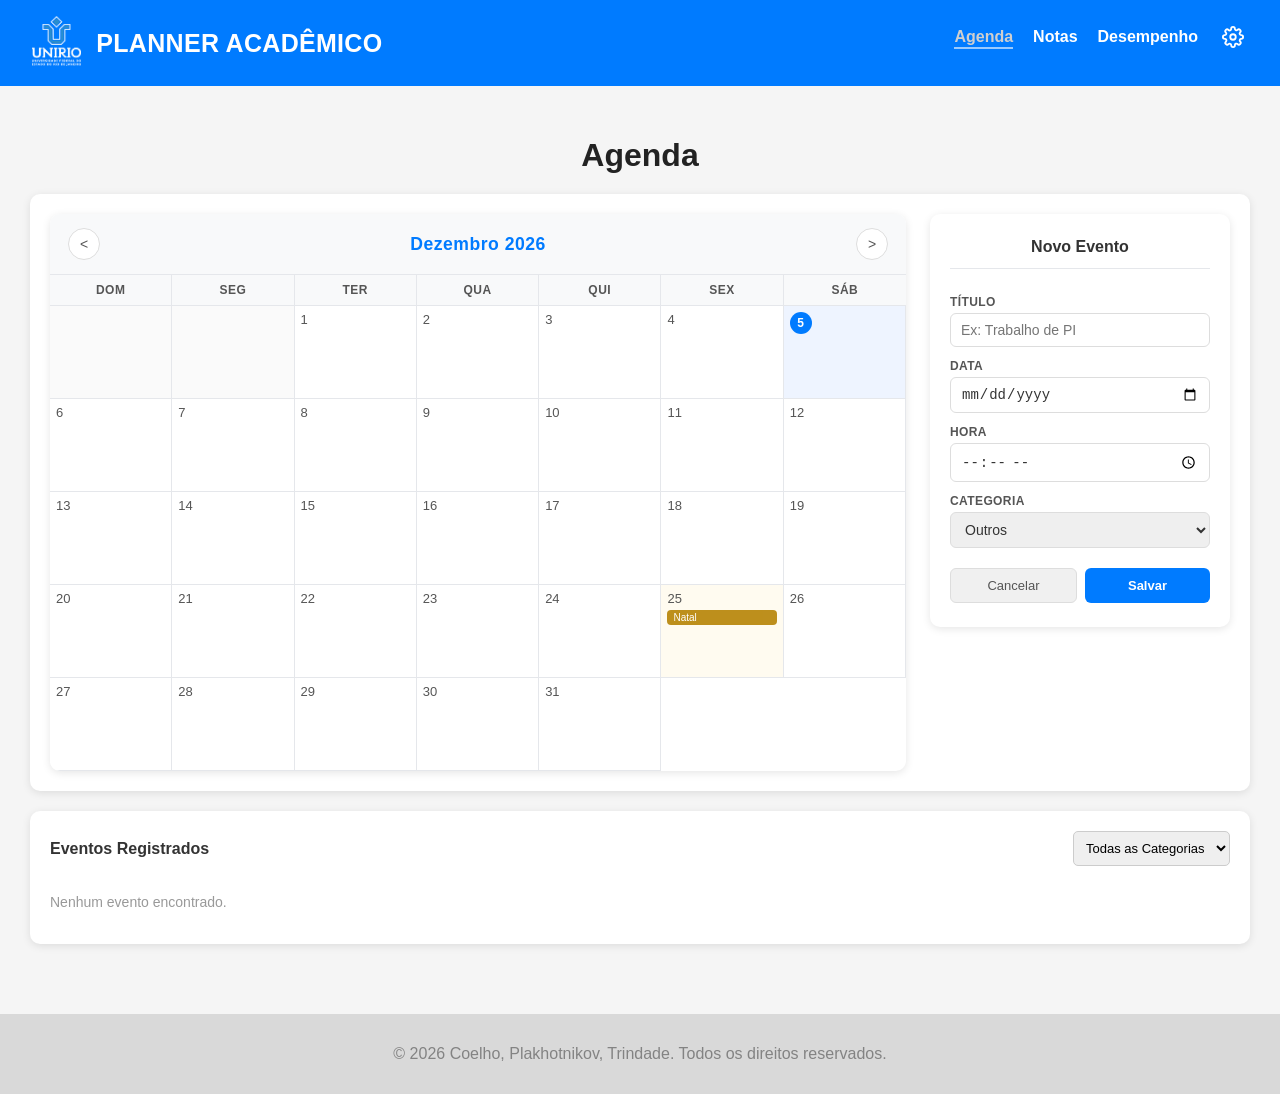
==== agenda.html @ e029eaae "Add files via upload" ====
<!DOCTYPE html>
<html lang="pt-br">
<head>
  <link rel="stylesheet" href="style.css">
  <meta charset="UTF-8">
  <title>Agenda - Planner Acadêmico</title>
</head>

<body>
  <nav class="navbar">
    <div class="logo">
      <a href="agenda.html">
        <img src="unirio.png" alt="Logotipo UNIRIO">
      </a>
      <span class="titulo-site">PLANNER ACADÊMICO</span>
    </div>
    <ul class="nav-links">
      <li><a href="agenda.html" class="nav-ativo">Agenda</a></li>
      <li><a href="notas.html">Notas</a></li>
      <li><a href="desempenho.html">Desempenho</a></li>
      <li class="menu-config">
        <button class="btn-config" id="btn-config" aria-label="Configurações">
          <svg xmlns="http://www.w3.org/2000/svg" width="22" height="22" viewBox="0 0 24 24"
               fill="none" stroke="currentColor" stroke-width="2"
               stroke-linecap="round" stroke-linejoin="round">
            <circle cx="12" cy="12" r="3"/>
            <path d="M19.4 15a1.65 1.65 0 0 0 .33 1.82l.06.06a2 2 0 0 1-2.83 2.83l-.06-.06
                     a1.65 1.65 0 0 0-1.82-.33 1.65 1.65 0 0 0-1 1.51V21a2 2 0 0 1-4 0v-.09
                     A1.65 1.65 0 0 0 9 19.4a1.65 1.65 0 0 0-1.82.33l-.06.06a2 2 0 0 1-2.83-2.83
                     l.06-.06A1.65 1.65 0 0 0 4.68 15a1.65 1.65 0 0 0-1.51-1H3a2 2 0 0 1 0-4h.09
                     A1.65 1.65 0 0 0 4.6 9a1.65 1.65 0 0 0-.33-1.82l-.06-.06a2 2 0 0 1 2.83-2.83
                     l.06.06A1.65 1.65 0 0 0 9 4.68a1.65 1.65 0 0 0 1-1.51V3a2 2 0 0 1 4 0v.09
                     a1.65 1.65 0 0 0 1 1.51 1.65 1.65 0 0 0 1.82-.33l.06-.06a2 2 0 0 1 2.83 2.83
                     l-.06.06A1.65 1.65 0 0 0 19.4 9a1.65 1.65 0 0 0 1.51 1H21a2 2 0 0 1 0 4h-.09
                     a1.65 1.65 0 0 0-1.51 1z"/>
          </svg>
        </button>
        <div class="dropdown-config" id="dropdown-config">
          <button class="btn-logout" id="btn-logout">Sair da conta</button>
        </div>
      </li>
    </ul>
  </nav>

  <div class="container">
    <h1>Agenda</h1>

    <section class="agenda-layout">
      <div class="calendario-wrapper">
        <div class="calendario-header">
          <button class="btn-nav anterior">&lt;</button>
          <span class="mes-ano"><span id="mes"></span> <span id="ano"></span></span>
          <button class="btn-nav proximo">&gt;</button>
        </div>

        <div class="semana">
          <div>Dom</div>
          <div>Seg</div>
          <div>Ter</div>
          <div>Qua</div>
          <div>Qui</div>
          <div>Sex</div>
          <div>Sáb</div>
        </div>

        <div class="dias"></div>
      </div>

      <div class="painel-evento">
        <h3 id="eventoTitulo">Novo Evento</h3>

        <label for="inputTitulo">Título</label>
        <input type="text" id="inputTitulo" placeholder="Ex: Trabalho de PI">

        <label for="inputData">Data</label>
        <input type="date" id="inputData">

        <label for="inputHora">Hora</label>
        <input type="time" id="inputHora">

        <label for="inputCategoria">Categoria</label>
        <select id="inputCategoria"></select>

        <div class="painel-botoes">
          <button id="btnExcluir" class="btn-excluir" style="display:none;">Excluir</button>
          <button id="btnCancelar" class="btn-cancelar">Cancelar</button>
          <button id="btnSalvar" class="btn-salvar">Salvar</button>
        </div>

        <div id="eventos-hoje" class="eventos-hoje-wrapper" style="display:none;">
          <h4 class="eventos-hoje-titulo">Eventos do dia</h4>
          <div id="lista-eventos-hoje"></div>
        </div>
      </div>
    </section>

    <section class="lista-eventos-section">
      <div class="lista-eventos-header">
        <h3>Eventos Registrados</h3>
        <select id="filtroCategoria"></select>
      </div>
      <div id="lista-todos-eventos" class="lista-todos-eventos"></div>
    </section>
  </div>

<script src="agenda.js"></script>

  <footer>
    <p>&copy; 2026 Coelho, Plakhotnikov, Trindade. Todos os direitos reservados.</p>
  </footer>
</body>
</html>
---- style.css ----
body {
  margin: 0;
  font-family: Arial, sans-serif;
  background-color: #f5f5f5;
}

.navbar {
  display: flex;
  justify-content: space-between;
  align-items: center;
  background-color: #007bff;
  padding: 1rem 2rem;
  color: white;
}

.logo {
  display: flex;
  align-items: center;
  gap: 15px;
}

.logo img {
  height: 50px;
}

.titulo-site {
  font-size: 25px;
  letter-spacing: 0.3px;
  font-weight: bold;
  color: white;
}

.nav-links {
  display: flex;
  list-style: none;
  margin: 0;
  padding: 0;
}

.nav-links li {
  margin-left: 20px;
}

.nav-links a {
  color: white;
  text-decoration: none;
  font-weight: bold;
}

.nav-links a:hover,
.nav-links a.nav-ativo {
  color: #cfcfcf;
  border-bottom: 2px solid rgba(255,255,255,0.6);
  padding-bottom: 2px;
}

.menu-config {
  position: relative;
  display: flex;
  align-items: center;
}

.btn-config {
  background: none;
  border: none;
  cursor: pointer;
  color: white;
  padding: 4px;
  display: flex;
  align-items: center;
  border-radius: 50%;
  transition: background 0.2s;
  width: auto;
  transform: translateY(-6px);
}

.btn-config:hover {
  background: rgba(255,255,255,0.15);
}

.dropdown-config {
  display: none;
  position: absolute;
  top: calc(100% + 10px);
  right: 0;
  background: white;
  border-radius: 8px;
  box-shadow: 0 4px 16px rgba(0,0,0,0.18);
  min-width: 160px;
  z-index: 100;
  overflow: hidden;
}

.dropdown-config.aberto {
  display: block;
}

.btn-logout {
  width: 100%;
  background: none;
  border: none;
  padding: 12px 16px;
  text-align: left;
  cursor: pointer;
  font-size: 14px;
  color: #e53935;
  font-weight: bold;
  transition: background 0.15s;
}

.btn-logout:hover {
  background: #fff5f5;
}

footer {
  background: #d9d9d9;
  text-align: center;
  padding: 15px;
  color: #838383;
  margin-top: 40px;
}

.container {
  padding: 30px;
}

h1 {
  text-align: center;
  color: #222;
  margin-bottom: 20px;
}

h2 {
  text-align: center;
  margin-bottom: 20px;
  color: #333;
}

section {
  margin-top: 20px;
  background: white;
  padding: 20px;
  border-radius: 10px;
  box-shadow: 0 2px 8px rgba(0,0,0,0.1);
}

input {
  width: 100%;
  padding: 10px;
  margin-bottom: 15px;
  border: 1px solid #ccc;
  border-radius: 5px;
  outline: none;
  box-sizing: border-box;
}

input:focus {
  border-color: #007bff;
}

select {
  padding: 8px;
  border: 1px solid #ccc;
  border-radius: 5px;
  outline: none;
}

select:focus {
  border-color: #007bff;
}

button {
  padding: 10px;
  border: none;
  border-radius: 5px;
  cursor: pointer;
}

.agenda-layout {
  display: flex;
  gap: 24px;
  align-items: flex-start;
  flex-wrap: wrap;
}

.calendario-wrapper {
  flex: 1;
  min-width: 0;
  background: white;
  border-radius: 10px;
  box-shadow: 0 2px 8px rgba(0,0,0,0.1);
  overflow: hidden;
}

.calendario-header {
  display: flex;
  align-items: center;
  justify-content: space-between;
  background-color: #f8f9fa;
  padding: 14px 18px;
  border-bottom: 1px solid #e5e7eb;
}

.mes-ano {
  font-size: 1.1rem;
  font-weight: bold;
  color: #007bff;
  letter-spacing: 0.5px;
}

.btn-nav {
  width: 32px;
  height: 32px;
  display: flex;
  align-items: center;
  justify-content: center;
  border-radius: 50%;
  border: 1px solid #ddd;
  background: white;
  cursor: pointer;
  font-size: 14px;
  color: #555;
  transition: background 0.15s, border-color 0.15s;
  padding: 0;
}

.btn-nav:hover {
  background: #e8f0fe;
  border-color: #007bff;
  color: #007bff;
}

.semana {
  display: grid;
  grid-template-columns: repeat(7, 1fr);
  background-color: #f8f9fa;
  border-bottom: 1px solid #e5e7eb;
}

.semana div {
  text-align: center;
  padding: 8px 0;
  font-size: 12px;
  font-weight: bold;
  color: #555;
  text-transform: uppercase;
  letter-spacing: 0.5px;
  border-right: 1px solid #e5e7eb;
}

.semana div:last-child {
  border-right: none;
}

.dias {
  display: grid;
  grid-template-columns: repeat(7, 1fr);
}

.dia-quadrado {
  min-height: 80px;
  padding: 6px;
  display: flex;
  flex-direction: column;
  gap: 2px;
  background-color: #fff;
  border-right: 1px solid #e5e7eb;
  border-bottom: 1px solid #e5e7eb;
  cursor: pointer;
  transition: background 0.12s;
}

.dia-quadrado:hover {
  background: #f0f6ff;
}

.dia-quadrado.hoje {
  background: #eef4ff;
}

.vazio {
  border-right: 1px solid #e5e7eb;
  border-bottom: 1px solid #e5e7eb;
  background: #fafafa;
}

.numero-dia {
  font-size: 13px;
  color: #555;
  font-weight: 500;
  margin-bottom: 2px;
  display: block;
}

.numero-hoje {
  background: #007bff;
  color: white;
  width: 22px;
  height: 22px;
  border-radius: 50%;
  display: flex;
  align-items: center;
  justify-content: center;
  font-size: 12px;
  font-weight: bold;
}

.eventos-lista {
  display: flex;
  flex-direction: column;
  gap: 2px;
}

.dia-quadrado.feriado {
  background-color: #fffbf0;
}
 
.dia-quadrado.feriado:hover {
  background: #fff3d0;
}
 
.feriado-pill {
  font-size: 10px !important;
}

.evento-pill {
  font-size: 11px;
  color: white;
  padding: 2px 6px;
  border-radius: 4px;
  white-space: nowrap;
  overflow: hidden;
  text-overflow: ellipsis;
  cursor: pointer;
  opacity: 0.92;
  transition: opacity 0.15s;
}

.evento-pill:hover {
  opacity: 1;
}

.painel-evento {
  width: 260px;
  flex-shrink: 0;
  background: white;
  border-radius: 10px;
  box-shadow: 0 2px 8px rgba(0,0,0,0.1);
  padding: 24px 20px;
  display: flex;
  flex-direction: column;
  gap: 4px;
}

.painel-evento h3 {
  text-align: center;
  font-size: 1rem;
  color: #333;
  margin: 0 0 14px 0;
  padding-bottom: 12px;
  border-bottom: 1px solid #e5e7eb;
}

.painel-evento label {
  font-size: 12px;
  font-weight: bold;
  color: #555;
  text-transform: uppercase;
  letter-spacing: 0.4px;
  margin-top: 8px;
  display: block;
}

.painel-evento input[type="text"],
.painel-evento input[type="date"],
.painel-evento input[type="time"] {
  width: 100%;
  box-sizing: border-box;
  padding: 8px 10px;
  border: 1px solid #ddd;
  border-radius: 6px;
  font-size: 14px;
  color: #333;
  outline: none;
  margin-bottom: 0;
  transition: border-color 0.15s;
}

.painel-evento input:focus {
  border-color: #007bff;
}

.painel-evento select {
  width: 100%;
  box-sizing: border-box;
  padding: 8px 10px;
  border: 1px solid #ddd;
  border-radius: 6px;
  font-size: 14px;
  color: #333;
  outline: none;
}

.painel-evento select:focus {
  border-color: #007bff;
}

.painel-botoes {
  display: flex;
  gap: 8px;
  margin-top: 16px;
  flex-wrap: wrap;
}

.btn-salvar {
  flex: 1;
  padding: 9px 12px;
  background: #007bff;
  color: white;
  border: none;
  border-radius: 6px;
  font-size: 13px;
  font-weight: bold;
  cursor: pointer;
  transition: background 0.15s;
  width: auto;
}

.btn-salvar:hover {
  background: #0062cc;
}

.btn-cancelar {
  flex: 1;
  padding: 9px 12px;
  background: #f0f0f0;
  color: #555;
  border: 1px solid #ddd;
  border-radius: 6px;
  font-size: 13px;
  cursor: pointer;
  transition: background 0.15s;
  width: auto;
}

.btn-cancelar:hover {
  background: #e0e0e0;
}

.btn-excluir {
  padding: 9px 12px;
  background: white;
  color: #e53935;
  border: 1px solid #e53935;
  border-radius: 6px;
  font-size: 13px;
  cursor: pointer;
  transition: background 0.15s;
  width: auto;
}

.btn-excluir:hover {
  background: #fff5f5;
}

.eventos-hoje-wrapper {
  margin-top: 18px;
  padding-top: 16px;
  border-top: 1px solid #e5e7eb;
}

.eventos-hoje-titulo {
  font-size: 12px;
  font-weight: bold;
  color: #555;
  text-transform: uppercase;
  letter-spacing: 0.4px;
  margin: 0 0 10px 0;
}

.evento-card-mini {
  display: flex;
  align-items: center;
  gap: 8px;
  padding: 8px 10px;
  border: 1px solid #e5e7eb;
  border-radius: 8px;
  background: #fafafa;
  margin-bottom: 6px;
}

.evento-cor-dot {
  width: 10px;
  height: 10px;
  border-radius: 50%;
  flex-shrink: 0;
}

.evento-mini-info {
  flex: 1;
  font-size: 13px;
  color: #333;
  display: flex;
  flex-direction: column;
  gap: 1px;
}

.evento-mini-hora {
  font-size: 11px;
  color: #888;
}

.btn-editar-mini {
  background: none;
  border: none;
  cursor: pointer;
  font-size: 14px;
  color: #007bff;
  padding: 2px 4px;
  border-radius: 4px;
  width: auto;
  transition: background 0.12s;
}

.btn-editar-mini:hover {
  background: #e8f0fe;
}

.lista-eventos-section {
  margin-top: 20px;
}

.lista-eventos-header {
  display: flex;
  justify-content: space-between;
  align-items: center;
  margin-bottom: 14px;
}

.lista-eventos-header h3 {
  margin: 0;
  font-size: 1rem;
  color: #333;
}

.lista-eventos-header select {
  font-size: 13px;
}

.lista-todos-eventos {
  display: flex;
  flex-direction: column;
  gap: 6px;
}

.evento-item-lista {
  display: flex;
  align-items: center;
  gap: 8px;
  padding: 8px 10px;
  border: 1px solid #e5e7eb;
  border-radius: 8px;
  background: #fafafa;
  cursor: pointer;
  transition: background 0.15s, border-color 0.15s;
}

.evento-item-lista:hover {
  background: #f0f6ff;
  border-color: #007bff;
}

.dia-destaque {
  box-shadow: 0 0 0 3px #007bff inset;
  background: #eaf2ff;
  transition: box-shadow 0.3s, background 0.3s;
}

.evento-pill-destaque {
  box-shadow: 0 0 0 2px white inset;
}

table {
  width: 100%;
  margin-top: 10px;
}

th, td {
  padding: 12px;
  text-align: left;
  border-bottom: 1px solid #eee;
}

th {
  background-color: #f8f9fa;
  color: #007bff;
  font-weight: bold;
}

.form-section {
  margin-top: 20px !important;
}

.form-row {
  display: flex;
  gap: 15px;
  align-items: center;
  flex-wrap: nowrap;
}

.form-row input,
.form-row select {
  padding: 8px;
  flex: 1;
  width: auto;
  margin-bottom: 0;
}

.form-row .btn-add {
  padding: 8px 15px;
  width: auto;
  white-space: nowrap;
  background: #007bff;
  color: white;
  border-radius: 5px;
}

.form-row .btn-add:hover {
  background: #0062cc;
}

#valor-nota {
  max-width: 100px;
  flex: 0 0 100px;
}

#faltas-lista {
  display: flex;
  flex-direction: column;
  gap: 12px;
  margin-top: 4px;
}

.falta-card {
  border: 1px solid #e5e7eb;
  border-radius: 8px;
  padding: 12px 16px;
  background: #fafafa;
  transition: border-color 0.2s;
}

.falta-card.falta-risco {
  border-color: #ff8c1a;
  background: #fff8f2;
}

.falta-card.falta-excedida {
  border-color: #e53935;
  background: #fff5f5;
}

.falta-card-header {
  display: flex;
  justify-content: space-between;
  align-items: center;
  margin-bottom: 8px;
}

.falta-nome {
  font-weight: bold;
  font-size: 14px;
  color: #333;
}

.falta-badge {
  font-size: 11px;
  font-weight: bold;
  padding: 2px 8px;
  border-radius: 20px;
  letter-spacing: 0.3px;
}

.badge-ok   { 
  background: #e3f2fd; 
  color: #007bff;
}

.badge-warn {
  background: #fff3e0;
  color: #e65100;
}

.badge-danger {
  background: #ffebee;
  color: #c62828;
}

.falta-progress-wrap {
  height: 6px;
  background: #e0e0e0;
  border-radius: 4px;
  overflow: hidden;
  margin-bottom: 8px;
}

.falta-progress-bar {
  height: 100%;
  border-radius: 4px;
  transition: width 0.3s ease, background 0.3s ease;
}

.falta-card-footer {
  display: flex;
  justify-content: space-between;
  align-items: center;
}

.falta-count {
  font-size: 13px;
  color: #555;
}

.falta-controls {
  display: flex;
  gap: 6px;
}

.btn-falta {
  width: 30px;
  height: 30px;
  border-radius: 50%;
  border: 1px solid #ddd;
  background: white;
  font-size: 18px;
  line-height: 1;
  cursor: pointer;
  display: flex;
  align-items: center;
  justify-content: center;
  color: #444;
  transition: background 0.15s;
  padding: 0;
}

.btn-falta:hover {
  background: #f0f0f0;
}

.btn-plus:hover  {
  border-color: #007bff; 
  color: #007bff;
}

.btn-minus:hover {
  border-color: #e53935; 
  color: #e53935;
}

.erro {
  font-size: 12px;
  color: #e53935;
  margin-top: -10px;
  margin-bottom: 8px;
}

.linha {
  display: flex;
  align-items: center;
  margin-bottom: 15px;
}

.linha span {
  width: 40px;
  font-weight: bold;
}

.barra {
  flex: 1;
  background: #e0e0e0;
  height: 22px;
  position: relative;
  border-radius: 5px;
  overflow: hidden;
}

.aluno {
  background-color: #007bff;
  height: 100%;
  color: white;
  font-size: 12px;
  display: flex;
  align-items: center;
  justify-content: flex-end;
  padding-right: 5px;
}

.turma {
  background-color: #bfbfbf;
  height: 100%;
  position: absolute;
  color: black;
  font-size: 12px;
  display: flex;
  align-items: center;
  padding-left: 5px;
  opacity: 0.9;
}

.pizza-container {
  display: flex;
  align-items: center;
  justify-content: center;
  gap: 50px;
  flex-wrap: wrap;
  margin-top: 20px;
}

.pizza-semestre {
  width: 180px;
  height: 180px;
  border-radius: 50%;
  background: conic-gradient(
    #007bff 0% 86%,
    #ff4d4d 86% 90%,
    #ff8c1a 90% 92%,
    #ffcc00 92% 97%,
    #e60073 97% 100%
  );
}

.legenda-grid {
  display: grid;
  grid-template-columns: 1fr 1fr;
  gap: 12px;
}

.legenda-item {
  display: flex;
  align-items: center;
  font-size: 14px;
}

.caixa-cor {
  width: 15px;
  height: 15px;
  margin-right: 10px;
  border-radius: 3px;
}

.presenca {
  background-color: #007bff; 
}

.cor-al {
  background-color: #ff4d4d;
}

.cor-pi {
  background-color: #ff8c1a;
}

.cor-tp { 
  background-color: #ffcc00;
}

.cor-gpn {
  background-color: #e60073;
}

.aviso-limite {
  font-size: 0.85rem;
  color: #777;
  margin-bottom: -10px;
}

.limite-container {
  display: flex;
  justify-content: space-around;
  align-items: flex-end;
  height: 220px;
  margin-top: 30px;
  padding-bottom: 10px;
  border-bottom: 2px solid #eee;
}

.coluna-falta {
  display: flex;
  flex-direction: column;
  align-items: center;
  width: 80px;
}

.barra-vertical {
  width: 40px;
  height: 160px;
  background: #f0f0f0;
  border-radius: 8px 8px 0 0;
  display: flex;
  flex-direction: column-reverse;
  overflow: hidden;
  border: 1px solid #ddd;
}

.preenchimento-falta {
  background: #ff4d4d;
  width: 100%;
  transition: height 0.5s ease;
}

.preenchimento-falta.especial {
  background: #ff8c1a;
}

.label-materia {
  font-weight: bold;
  margin-top: 10px;
}

.contagem {
  font-size: 12px;
  color: #666;
}

.page {
  display: flex;
  flex-direction: column;
  min-height: 100vh;
}

.page main {
  flex: 1;
  display: flex;
  justify-content: center;
  align-items: center;
  padding: 40px 20px;
}

.container-cadastro {
  background: white;
  padding: 30px;
  border-radius: 10px;
  box-shadow: 0 2px 8px rgba(0,0,0,0.1);
  width: 100%;
  max-width: 340px;
}

.container-cadastro h2 {
  text-align: center;
  margin-bottom: 4px;
  font-size: 18px;
  color: #222;
}

.container-cadastro p {
  text-align: center;
  color: #838383;
  margin-top: 0;
  margin-bottom: 16px;
}

.field {
  font-size: 14px;
  font-weight: bold;
  color: #555;
  margin-bottom: 4px;
}

.bottomtext {
  font-size: 12px;
  margin-top: 12px;
  text-align: center;
  color: #838383;
  line-height: 1.8;
}

.bottomtext a {
  color: #007bff;
  text-decoration: none;
  font-weight: bold;
}

.bottomtext a:hover {
  text-decoration: underline;
}

.buttons {
  display: flex;
  justify-content: space-between;
  gap: 10px;
  margin-top: 4px;
}

.buttons button {
  flex: 1;
  padding: 10px;
  border: none;
  border-radius: 5px;
  cursor: pointer;
  font-size: 14px;
  font-weight: bold;
  width: auto;
}

.reset {
  background: #f0f0f0;
  color: #555;
  border: 1px solid #ddd;
}

.reset:hover {
  background: #e0e0e0;
}

.submit {
  background: #007bff;
  color: white;
}

.submit:hover {
  background: #0062cc;
}
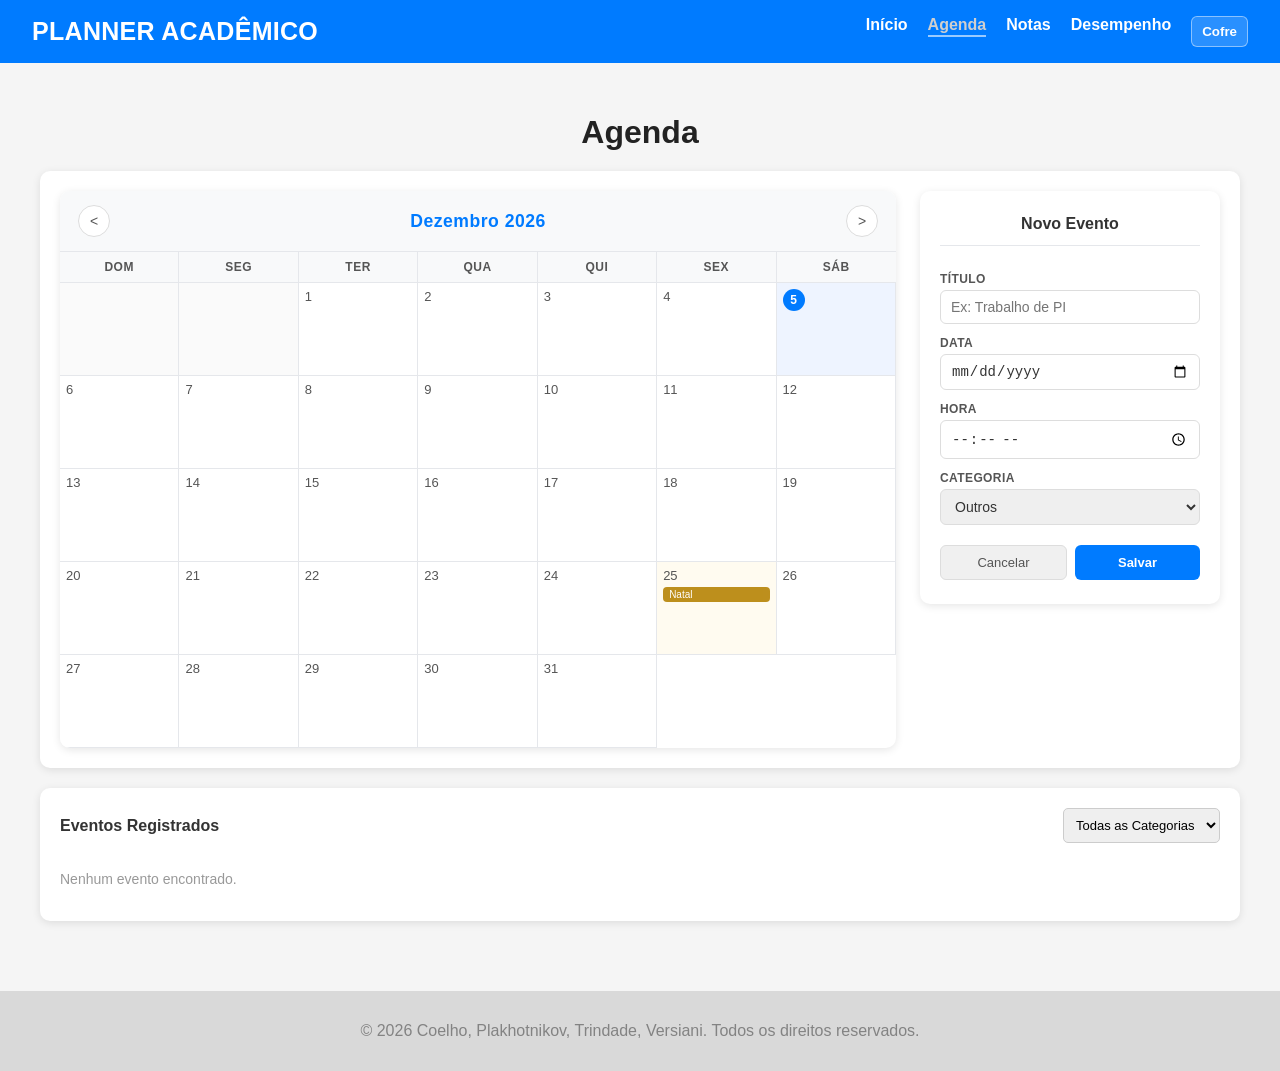
==== commit e6e3697c: "feat: adiciona alterações desenvolvidas no projeto" ====
--- a/agenda.html
+++ b/agenda.html
@@ -3,42 +3,20 @@
 <head>
   <link rel="stylesheet" href="style.css">
   <meta charset="UTF-8">
+  <meta name="viewport" content="width=device-width, initial-scale=1.0">
   <title>Agenda - Planner Acadêmico</title>
 </head>
 
 <body>
   <nav class="navbar">
     <div class="logo">
-      <a href="agenda.html">
-        <img src="unirio.png" alt="Logotipo UNIRIO">
-      </a>
       <span class="titulo-site">PLANNER ACADÊMICO</span>
     </div>
     <ul class="nav-links">
+      <li><a href="index.html">Início</a></li>
       <li><a href="agenda.html" class="nav-ativo">Agenda</a></li>
       <li><a href="notas.html">Notas</a></li>
       <li><a href="desempenho.html">Desempenho</a></li>
-      <li class="menu-config">
-        <button class="btn-config" id="btn-config" aria-label="Configurações">
-          <svg xmlns="http://www.w3.org/2000/svg" width="22" height="22" viewBox="0 0 24 24"
-               fill="none" stroke="currentColor" stroke-width="2"
-               stroke-linecap="round" stroke-linejoin="round">
-            <circle cx="12" cy="12" r="3"/>
-            <path d="M19.4 15a1.65 1.65 0 0 0 .33 1.82l.06.06a2 2 0 0 1-2.83 2.83l-.06-.06
-                     a1.65 1.65 0 0 0-1.82-.33 1.65 1.65 0 0 0-1 1.51V21a2 2 0 0 1-4 0v-.09
-                     A1.65 1.65 0 0 0 9 19.4a1.65 1.65 0 0 0-1.82.33l-.06.06a2 2 0 0 1-2.83-2.83
-                     l.06-.06A1.65 1.65 0 0 0 4.68 15a1.65 1.65 0 0 0-1.51-1H3a2 2 0 0 1 0-4h.09
-                     A1.65 1.65 0 0 0 4.6 9a1.65 1.65 0 0 0-.33-1.82l-.06-.06a2 2 0 0 1 2.83-2.83
-                     l.06.06A1.65 1.65 0 0 0 9 4.68a1.65 1.65 0 0 0 1-1.51V3a2 2 0 0 1 4 0v.09
-                     a1.65 1.65 0 0 0 1 1.51 1.65 1.65 0 0 0 1.82-.33l.06-.06a2 2 0 0 1 2.83 2.83
-                     l-.06.06A1.65 1.65 0 0 0 19.4 9a1.65 1.65 0 0 0 1.51 1H21a2 2 0 0 1 0 4h-.09
-                     a1.65 1.65 0 0 0-1.51 1z"/>
-          </svg>
-        </button>
-        <div class="dropdown-config" id="dropdown-config">
-          <button class="btn-logout" id="btn-logout">Sair da conta</button>
-        </div>
-      </li>
     </ul>
   </nav>
 
@@ -104,9 +82,10 @@
   </div>
 
 <script src="agenda.js"></script>
+<script src="sync.js"></script>
 
   <footer>
-    <p>&copy; 2026 Coelho, Plakhotnikov, Trindade. Todos os direitos reservados.</p>
+    <p>&copy; 2026 Coelho, Plakhotnikov, Trindade, Versiani. Todos os direitos reservados.</p>
   </footer>
 </body>
 </html>
--- a/style.css
+++ b/style.css
@@ -54,62 +54,20 @@
   padding-bottom: 2px;
 }
 
-.menu-config {
-  position: relative;
-  display: flex;
-  align-items: center;
-}
-
-.btn-config {
-  background: none;
-  border: none;
+.nav-sync-button {
+  appearance: none;
+  background: rgba(255,255,255,0.16);
+  border: 1px solid rgba(255,255,255,0.45);
+  border-radius: 6px;
+  color: white;
   cursor: pointer;
-  color: white;
-  padding: 4px;
-  display: flex;
-  align-items: center;
-  border-radius: 50%;
-  transition: background 0.2s;
+  font-weight: bold;
+  padding: 7px 10px;
   width: auto;
-  transform: translateY(-6px);
-}
-
-.btn-config:hover {
-  background: rgba(255,255,255,0.15);
-}
-
-.dropdown-config {
-  display: none;
-  position: absolute;
-  top: calc(100% + 10px);
-  right: 0;
-  background: white;
-  border-radius: 8px;
-  box-shadow: 0 4px 16px rgba(0,0,0,0.18);
-  min-width: 160px;
-  z-index: 100;
-  overflow: hidden;
-}
-
-.dropdown-config.aberto {
-  display: block;
-}
-
-.btn-logout {
-  width: 100%;
-  background: none;
-  border: none;
-  padding: 12px 16px;
-  text-align: left;
-  cursor: pointer;
-  font-size: 14px;
-  color: #e53935;
-  font-weight: bold;
-  transition: background 0.15s;
-}
-
-.btn-logout:hover {
-  background: #fff5f5;
+}
+
+.nav-sync-button:hover {
+  background: rgba(255,255,255,0.25);
 }
 
 footer {
@@ -120,8 +78,366 @@
   margin-top: 40px;
 }
 
+.home-body {
+  background: #eef3f8;
+  color: #222;
+}
+
+.home-shell {
+  box-sizing: border-box;
+  display: grid;
+  gap: 24px;
+  grid-template-columns: minmax(0, 0.9fr) minmax(340px, 1.1fr);
+  margin: 0 auto;
+  max-width: 1120px;
+  min-height: calc(100vh - 88px);
+  padding: 44px 24px 10px;
+}
+
+.home-intro {
+  align-self: center;
+}
+
+.home-brand {
+  align-items: center;
+  color: #0062cc;
+  display: flex;
+  font-size: 18px;
+  font-weight: bold;
+  gap: 12px;
+  margin-bottom: 24px;
+  text-transform: uppercase;
+}
+
+.home-brand img {
+  height: 54px;
+}
+
+.home-intro h1 {
+  color: #1f2d3d;
+  font-size: 42px;
+  line-height: 1.12;
+  margin: 0 0 16px;
+  text-align: left;
+}
+
+.home-intro p {
+  color: #536273;
+  font-size: 18px;
+  line-height: 1.55;
+  margin: 0;
+  max-width: 480px;
+}
+
+.home-panel {
+  align-self: center;
+  background: white;
+  border: 1px solid #d7e0ea;
+  border-radius: 8px;
+  box-shadow: 0 12px 34px rgba(22,55,88,0.14);
+  padding: 24px;
+}
+
+.home-panel h2 {
+  color: #222;
+  font-size: 24px;
+  margin: 0 0 16px;
+}
+
+.home-key-field {
+  min-height: 96px;
+}
+
+.home-button-grid,
+.home-primary-grid {
+  display: grid;
+  gap: 10px;
+  margin-top: 12px;
+}
+
+.home-button-grid {
+  grid-template-columns: repeat(3, minmax(0, 1fr));
+}
+
+.home-primary-grid {
+  grid-template-columns: 1.25fr 1fr;
+  margin-top: 18px;
+}
+
+.home-button-grid button,
+.home-primary-grid button,
+.home-save-cloud {
+  border: none;
+  border-radius: 6px;
+  cursor: pointer;
+  font-weight: bold;
+  min-height: 42px;
+  padding: 10px 12px;
+  width: 100%;
+}
+
+.home-button-grid button,
+.home-secondary-action,
+.home-save-cloud {
+  background: #eeeeee;
+  color: #444;
+}
+
+.home-button-grid button:hover,
+.home-secondary-action:hover,
+.home-save-cloud:hover {
+  background: #e1e1e1;
+}
+
+.home-primary-action {
+  background: #007bff;
+  color: white;
+}
+
+.home-primary-action:hover {
+  background: #0062cc;
+}
+
+.home-save-cloud {
+  margin-top: 10px;
+}
+
+.home-check {
+  margin-top: 16px;
+}
+
+.home-status {
+  margin-top: 14px;
+}
+
+.home-help {
+  display: grid;
+  gap: 14px;
+  grid-column: 1 / -1;
+  grid-template-columns: repeat(4, minmax(0, 1fr));
+}
+
+.home-help article {
+  background: white;
+  border: 1px solid #d7e0ea;
+  border-radius: 8px;
+  padding: 16px;
+}
+
+.home-help h3 {
+  color: #1f2d3d;
+  font-size: 16px;
+  margin: 0 0 8px;
+}
+
+.home-help p {
+  color: #536273;
+  font-size: 14px;
+  line-height: 1.45;
+  margin: 0;
+}
+
+.home-help strong {
+  color: #22364d;
+}
+
+@media (max-width: 860px) {
+  .home-shell {
+    grid-template-columns: 1fr;
+    padding: 24px 16px 0;
+  }
+
+  .home-intro {
+    align-self: start;
+  }
+
+  .home-intro h1 {
+    font-size: 32px;
+  }
+
+  .home-intro p {
+    font-size: 16px;
+  }
+
+  .home-panel {
+    align-self: start;
+  }
+
+  .home-help {
+    grid-template-columns: 1fr 1fr;
+  }
+}
+
+@media (max-width: 560px) {
+  .home-button-grid,
+  .home-primary-grid,
+  .home-help {
+    grid-template-columns: 1fr;
+  }
+
+  .home-brand {
+    font-size: 16px;
+  }
+
+  .home-brand img {
+    height: 46px;
+  }
+
+  .home-panel {
+    padding: 18px;
+  }
+}
+
 .container {
   padding: 30px;
+  max-width: 1200px;
+  margin: 0 auto;
+}
+
+.sync-modal {
+  display: none;
+  position: fixed;
+  inset: 0;
+  z-index: 1000;
+}
+
+.sync-modal.sync-modal-aberto {
+  display: block;
+}
+
+.sync-modal-backdrop {
+  position: absolute;
+  inset: 0;
+  background: rgba(0,0,0,0.42);
+}
+
+.sync-dialog {
+  position: relative;
+  background: white;
+  border-radius: 8px;
+  box-shadow: 0 18px 50px rgba(0,0,0,0.28);
+  margin: 80px auto 0;
+  max-width: 540px;
+  padding: 22px;
+  width: calc(100% - 36px);
+}
+
+.sync-dialog-header {
+  align-items: center;
+  display: flex;
+  justify-content: space-between;
+  margin-bottom: 14px;
+}
+
+.sync-dialog h2 {
+  color: #222;
+  font-size: 22px;
+  margin: 0;
+  text-align: left;
+}
+
+.sync-icon-button {
+  background: #f1f1f1;
+  border: 1px solid #ddd;
+  border-radius: 50%;
+  color: #444;
+  cursor: pointer;
+  font-size: 18px;
+  height: 32px;
+  line-height: 1;
+  padding: 0;
+  width: 32px;
+}
+
+.sync-label {
+  color: #555;
+  display: block;
+  font-size: 14px;
+  font-weight: bold;
+  margin-bottom: 6px;
+}
+
+.sync-key-field {
+  border: 1px solid #cfcfcf;
+  border-radius: 6px;
+  box-sizing: border-box;
+  color: #222;
+  font-family: Consolas, monospace;
+  font-size: 13px;
+  min-height: 86px;
+  padding: 10px;
+  resize: vertical;
+  width: 100%;
+}
+
+.sync-actions,
+.sync-primary-actions {
+  display: flex;
+  flex-wrap: wrap;
+  gap: 10px;
+  margin-top: 12px;
+}
+
+.sync-actions button,
+.sync-primary-actions button {
+  border: none;
+  border-radius: 6px;
+  cursor: pointer;
+  font-weight: bold;
+  padding: 10px 12px;
+  width: auto;
+}
+
+.sync-actions button,
+.sync-secondary {
+  background: #eeeeee;
+  color: #444;
+}
+
+.sync-actions button:hover,
+.sync-secondary:hover {
+  background: #e2e2e2;
+}
+
+.sync-primary {
+  background: #007bff;
+  color: white;
+}
+
+.sync-primary:hover {
+  background: #0062cc;
+}
+
+.sync-check {
+  align-items: center;
+  color: #444;
+  display: flex;
+  font-size: 14px;
+  gap: 8px;
+  margin-top: 14px;
+}
+
+.sync-check input {
+  width: auto;
+}
+
+.sync-status {
+  color: #666;
+  font-size: 14px;
+  min-height: 20px;
+  margin: 14px 0 0;
+}
+
+.sync-status-ok {
+  color: #16833a;
+}
+
+.sync-status-erro {
+  color: #c62828;
+}
+
+.sync-status-info {
+  color: #555;
 }
 
 h1 {
@@ -314,11 +630,11 @@
 .dia-quadrado.feriado {
   background-color: #fffbf0;
 }
- 
+
 .dia-quadrado.feriado:hover {
   background: #fff3d0;
 }
- 
+
 .feriado-pill {
   font-size: 10px !important;
 }
@@ -634,6 +950,307 @@
   flex: 0 0 100px;
 }
 
+#disciplinas-container {
+  display: flex;
+  flex-direction: column;
+  gap: 12px;
+}
+
+/* ===== NOVO LAYOUT COMPACTO DE DISCIPLINAS ===== */
+.disciplina-card {
+  border: 1px solid #e5e7eb;
+  border-radius: 10px;
+  background: white;
+  overflow: hidden;
+  transition: box-shadow 0.2s, border-color 0.2s;
+}
+
+.disciplina-card:hover {
+  box-shadow: 0 4px 12px rgba(0,0,0,0.08);
+}
+
+.disciplina-card.expandida {
+  border-color: #007bff;
+  box-shadow: 0 4px 16px rgba(0,123,255,0.12);
+}
+
+/* Cabeçalho compacto - layout tipo tabela */
+.disciplina-header {
+  display: flex;
+  align-items: center;
+  padding: 14px 20px;
+  cursor: pointer;
+  transition: background 0.15s;
+  gap: 16px;
+}
+
+.disciplina-header:hover {
+  background: #f8f9fa;
+}
+
+.disciplina-nome-wrap {
+  display: flex;
+  align-items: center;
+  gap: 10px;
+  min-width: 220px;
+  flex-shrink: 0;
+}
+
+.disciplina-nome-wrap .toggle-icon {
+  font-size: 12px;
+  color: #888;
+  transition: transform 0.2s;
+  width: 16px;
+  text-align: center;
+}
+
+.disciplina-card.expandida .toggle-icon {
+  transform: rotate(0deg);
+}
+
+.disciplina-nome-wrap h4 {
+  margin: 0;
+  color: #222;
+  font-size: 15px;
+  font-weight: 600;
+}
+
+/* Resumo de notas no cabeçalho */
+.notas-resumo {
+  display: flex;
+  flex: 1;
+  justify-content: flex-end;
+  gap: 0;
+  min-width: 0;
+}
+
+.nota-coluna {
+  display: flex;
+  flex-direction: column;
+  align-items: center;
+  min-width: 70px;
+  padding: 0 12px;
+  border-left: 1px solid #eee;
+}
+
+.nota-coluna:first-child {
+  border-left: none;
+}
+
+.nota-label {
+  font-size: 11px;
+  color: #007bff;
+  font-weight: 600;
+  text-transform: uppercase;
+  letter-spacing: 0.3px;
+  margin-bottom: 4px;
+  white-space: nowrap;
+}
+
+.nota-valor {
+  font-size: 15px;
+  color: #333;
+  font-weight: 600;
+}
+
+.nota-valor.media-aprovado {
+  color: #28a745;
+}
+
+.nota-valor.media-reprovado {
+  color: #e53935;
+}
+
+.media-coluna {
+  background: #f8f9fa;
+  border-radius: 0 10px 0 0;
+}
+
+.media-coluna .nota-label {
+  color: #555;
+}
+
+.media-coluna .nota-valor {
+  font-size: 16px;
+}
+
+/* Botão remover no cabeçalho */
+.btn-remover-disciplina-card {
+  background: none;
+  border: none;
+  color: #c62828;
+  cursor: pointer;
+  font-size: 13px;
+  padding: 6px 10px;
+  border-radius: 5px;
+  white-space: nowrap;
+  margin-left: 8px;
+  opacity: 0.6;
+  transition: opacity 0.15s, background 0.15s;
+}
+
+.btn-remover-disciplina-card:hover {
+  opacity: 1;
+  background: #ffebee;
+}
+
+/* Área expandida de edição */
+.disciplina-expand {
+  padding: 20px;
+  border-top: 1px solid #e5e7eb;
+  background: #fafafa;
+  animation: expandIn 0.25s ease;
+}
+
+@keyframes expandIn {
+  from { opacity: 0; transform: translateY(-4px); }
+  to { opacity: 1; transform: translateY(0); }
+}
+
+.expand-section {
+  margin-bottom: 20px;
+}
+
+.expand-section:last-child {
+  margin-bottom: 0;
+}
+
+.expand-section h5 {
+  margin: 0 0 12px 0;
+  font-size: 14px;
+  color: #555;
+  font-weight: 600;
+}
+
+.formula-section {
+  padding-top: 16px;
+  border-top: 1px dashed #ddd;
+}
+
+.formula-section label {
+  display: block;
+  font-size: 13px;
+  font-weight: bold;
+  color: #555;
+  margin-bottom: 6px;
+}
+
+/* Tabela de avaliações */
+.tabela-avaliacoes {
+  width: 100%;
+  margin-top: 8px;
+  margin-bottom: 12px;
+  border-collapse: collapse;
+}
+
+.tabela-avaliacoes th,
+.tabela-avaliacoes td {
+  padding: 8px 10px;
+  font-size: 14px;
+  border-bottom: 1px solid #eee;
+}
+
+.tabela-avaliacoes th {
+  background-color: #f0f4f8;
+  color: #555;
+  font-weight: 600;
+  font-size: 12px;
+  text-transform: uppercase;
+}
+
+.tabela-avaliacoes code {
+  background: #e8e8e8;
+  padding: 1px 5px;
+  border-radius: 3px;
+  font-size: 12px;
+  color: #666;
+}
+
+.btn-remover-avaliacao {
+  background: none;
+  border: none;
+  color: #c62828;
+  cursor: pointer;
+  font-size: 13px;
+  padding: 2px 6px;
+  border-radius: 4px;
+  transition: background 0.12s;
+}
+
+.btn-remover-avaliacao:hover {
+  background: #ffebee;
+}
+
+.form-row-avaliacao {
+  display: flex;
+  gap: 10px;
+  align-items: center;
+  flex-wrap: nowrap;
+}
+
+.form-row-avaliacao input,
+.form-row-avaliacao select {
+  padding: 8px 10px;
+  border: 1px solid #ddd;
+  border-radius: 6px;
+  font-size: 14px;
+  outline: none;
+  margin-bottom: 0;
+}
+
+.form-row-avaliacao input:focus,
+.form-row-avaliacao select:focus {
+  border-color: #007bff;
+}
+
+.form-row-avaliacao .input-nome-avaliacao {
+  flex: 1;
+  max-width: 200px;
+}
+
+.form-row-avaliacao .select-avaliacao-nota {
+  flex: 1;
+  max-width: 200px;
+}
+
+.form-row-avaliacao .input-valor-avaliacao {
+  max-width: 100px;
+  flex: 0 0 100px;
+}
+
+.form-row-avaliacao .btn-add {
+  padding: 8px 14px;
+  white-space: nowrap;
+}
+
+.formula-hint {
+  display: block;
+  font-size: 12px;
+  color: #999;
+  margin-top: 6px;
+  line-height: 1.5;
+}
+
+.resultado-disciplina {
+  margin-top: 12px;
+  font-size: 15px;
+  color: #333;
+  padding: 10px 14px;
+  background: white;
+  border-radius: 6px;
+  border: 1px solid #e5e7eb;
+}
+
+.resultado-pendente {
+  color: #999;
+  font-size: 13px;
+}
+
+.resultado-erro {
+  color: #c62828;
+  font-size: 13px;
+}
+
 #faltas-lista {
   display: flex;
   flex-direction: column;
@@ -921,101 +1538,455 @@
   color: #666;
 }
 
-.page {
-  display: flex;
-  flex-direction: column;
-  min-height: 100vh;
-}
-
-.page main {
-  flex: 1;
-  display: flex;
-  justify-content: center;
-  align-items: center;
-  padding: 40px 20px;
-}
-
-.container-cadastro {
-  background: white;
-  padding: 30px;
-  border-radius: 10px;
-  box-shadow: 0 2px 8px rgba(0,0,0,0.1);
-  width: 100%;
-  max-width: 340px;
-}
-
-.container-cadastro h2 {
+/* ===== DRAG & DROP DE AVALIAÇÕES ===== */
+
+.tabela-avaliacoes tbody {
+  position: relative;
+}
+
+.avaliacao-row {
+  cursor: grab;
+  transition: background 0.15s, transform 0.1s;
+}
+
+.avaliacao-row:hover {
+  background: #f0f6ff;
+}
+
+.avaliacao-row:active {
+  cursor: grabbing;
+}
+
+.avaliacao-row.dragging {
+  opacity: 0.5;
+  background: #e8f0fe;
+  box-shadow: 0 2px 8px rgba(0,123,255,0.2);
+  transform: scale(1.01);
+}
+
+.avaliacao-row.drop-target {
+  border-top: 2px solid #007bff;
+}
+
+.avaliacao-row.drop-target-after {
+  border-bottom: 2px solid #007bff;
+}
+
+.drag-handle {
+  cursor: grab;
+  color: #bbb;
+  font-size: 14px;
+  letter-spacing: 2px;
   text-align: center;
-  margin-bottom: 4px;
-  font-size: 18px;
-  color: #222;
-}
-
-.container-cadastro p {
-  text-align: center;
-  color: #838383;
-  margin-top: 0;
-  margin-bottom: 16px;
-}
-
-.field {
-  font-size: 14px;
-  font-weight: bold;
-  color: #555;
-  margin-bottom: 4px;
-}
-
-.bottomtext {
-  font-size: 12px;
-  margin-top: 12px;
-  text-align: center;
-  color: #838383;
-  line-height: 1.8;
-}
-
-.bottomtext a {
+  user-select: none;
+  padding: 8px 4px !important;
+  width: 30px;
+}
+
+.drag-handle:hover {
   color: #007bff;
-  text-decoration: none;
-  font-weight: bold;
-}
-
-.bottomtext a:hover {
-  text-decoration: underline;
-}
-
-.buttons {
-  display: flex;
-  justify-content: space-between;
-  gap: 10px;
-  margin-top: 4px;
-}
-
-.buttons button {
-  flex: 1;
-  padding: 10px;
-  border: none;
-  border-radius: 5px;
-  cursor: pointer;
-  font-size: 14px;
-  font-weight: bold;
-  width: auto;
-}
-
-.reset {
-  background: #f0f0f0;
-  color: #555;
-  border: 1px solid #ddd;
-}
-
-.reset:hover {
-  background: #e0e0e0;
-}
-
-.submit {
-  background: #007bff;
-  color: white;
-}
-
-.submit:hover {
-  background: #0062cc;
-}
+}
+
+.avaliacao-row.dragging .drag-handle {
+  cursor: grabbing;
+  color: #007bff;
+}
+
+/* ===== RESPONSIVIDADE DAS TELAS INTERNAS ===== */
+
+@media (max-width: 900px) {
+  .navbar {
+    align-items: flex-start;
+    flex-direction: column;
+    gap: 14px;
+    padding: 14px 18px;
+  }
+
+  .logo {
+    width: 100%;
+  }
+
+  .logo img {
+    height: 44px;
+  }
+
+  .titulo-site {
+    font-size: 20px;
+  }
+
+  .nav-links {
+    display: flex;
+    flex-wrap: wrap;
+    gap: 10px;
+    width: 100%;
+  }
+
+  .nav-links li {
+    margin-left: 0;
+  }
+
+  .nav-links a,
+  .nav-sync-button {
+    align-items: center;
+    background: rgba(255,255,255,0.12);
+    border: 1px solid rgba(255,255,255,0.28);
+    border-radius: 6px;
+    display: flex;
+    min-height: 36px;
+    padding: 7px 10px;
+  }
+
+  .nav-links a.nav-ativo {
+    background: rgba(255,255,255,0.24);
+    border-bottom: 1px solid rgba(255,255,255,0.48);
+    color: white;
+    padding-bottom: 7px;
+  }
+
+  .container {
+    padding: 22px 16px;
+  }
+
+  section {
+    border-radius: 8px;
+    padding: 16px;
+  }
+
+  h1 {
+    font-size: 28px;
+  }
+
+  h2 {
+    font-size: 22px;
+  }
+
+  .agenda-layout {
+    flex-direction: column;
+  }
+
+  .calendario-wrapper,
+  .painel-evento {
+    box-sizing: border-box;
+    width: 100%;
+  }
+
+  .painel-evento {
+    padding: 18px;
+  }
+
+  .form-row,
+  .form-row-avaliacao {
+    align-items: stretch;
+    flex-direction: column;
+    gap: 10px;
+  }
+
+  .form-row input,
+  .form-row select,
+  .form-row .btn-add,
+  .form-row-avaliacao input,
+  .form-row-avaliacao select,
+  .form-row-avaliacao .btn-add,
+  #limite-falta {
+    box-sizing: border-box;
+    flex: none !important;
+    max-width: none !important;
+    width: 100% !important;
+  }
+
+  .disciplina-header {
+    align-items: stretch;
+    flex-direction: column;
+    gap: 12px;
+    padding: 14px;
+  }
+
+  .disciplina-nome-wrap {
+    min-width: 0;
+    width: 100%;
+  }
+
+  .disciplina-nome-wrap h4 {
+    overflow-wrap: anywhere;
+  }
+
+  .notas-resumo {
+    justify-content: flex-start;
+    overflow-x: auto;
+    padding-bottom: 4px;
+    width: 100%;
+  }
+
+  .nota-coluna {
+    min-width: 74px;
+    padding: 0 10px;
+  }
+
+  .btn-remover-disciplina-card {
+    align-self: flex-start;
+    margin-left: 0;
+  }
+
+  .disciplina-expand {
+    padding: 16px;
+  }
+
+  .tabela-avaliacoes {
+    display: block;
+    overflow-x: auto;
+    white-space: nowrap;
+  }
+
+  .falta-card-header,
+  .falta-card-footer {
+    align-items: flex-start;
+    flex-direction: column;
+    gap: 10px;
+  }
+
+  .falta-controls {
+    align-self: stretch;
+  }
+
+  .btn-falta {
+    border-radius: 6px;
+    flex: 1;
+    height: 36px;
+  }
+
+  .pizza-container {
+    gap: 24px;
+  }
+
+  .limite-container {
+    gap: 18px;
+    justify-content: flex-start;
+    overflow-x: auto;
+    padding: 0 6px 10px;
+  }
+
+  .coluna-falta {
+    flex: 0 0 74px;
+  }
+}
+
+@media (max-width: 620px) {
+  .navbar {
+    padding: 12px;
+  }
+
+  .logo {
+    gap: 10px;
+  }
+
+  .logo img {
+    height: 38px;
+  }
+
+  .titulo-site {
+    font-size: 17px;
+  }
+
+  .nav-links {
+    display: grid;
+    grid-template-columns: repeat(2, minmax(0, 1fr));
+  }
+
+  .nav-links a,
+  .nav-sync-button {
+    box-sizing: border-box;
+    justify-content: center;
+    width: 100%;
+  }
+
+  .container {
+    padding: 18px 12px;
+  }
+
+  h1 {
+    font-size: 24px;
+    margin-bottom: 16px;
+  }
+
+  h2 {
+    font-size: 20px;
+  }
+
+  section {
+    padding: 14px;
+  }
+
+  .calendario-header {
+    padding: 12px;
+  }
+
+  .mes-ano {
+    font-size: 1rem;
+    text-align: center;
+  }
+
+  .semana div {
+    font-size: 10px;
+    letter-spacing: 0;
+    padding: 7px 0;
+  }
+
+  .dia-quadrado {
+    gap: 3px;
+    min-height: 64px;
+    padding: 4px;
+  }
+
+  .numero-dia {
+    font-size: 12px;
+  }
+
+  .numero-hoje {
+    height: 20px;
+    width: 20px;
+  }
+
+  .evento-pill {
+    border-radius: 50%;
+    font-size: 0;
+    height: 7px;
+    line-height: 0;
+    max-width: 7px;
+    padding: 0;
+    width: 7px;
+  }
+
+  .eventos-lista {
+    flex-direction: row;
+    flex-wrap: wrap;
+  }
+
+  .painel-botoes {
+    flex-direction: column;
+  }
+
+  .btn-excluir,
+  .btn-cancelar,
+  .btn-salvar {
+    box-sizing: border-box;
+    width: 100%;
+  }
+
+  .lista-eventos-header {
+    align-items: stretch;
+    flex-direction: column;
+    gap: 10px;
+  }
+
+  .lista-eventos-header select {
+    width: 100%;
+  }
+
+  .evento-item-lista,
+  .evento-card-mini {
+    align-items: flex-start;
+  }
+
+  .disciplina-nome-wrap {
+    align-items: flex-start;
+  }
+
+  .notas-resumo {
+    display: grid;
+    gap: 8px;
+    grid-template-columns: repeat(2, minmax(0, 1fr));
+    overflow-x: visible;
+  }
+
+  .nota-coluna {
+    background: #f8f9fa;
+    border-left: none;
+    border-radius: 6px;
+    min-width: 0;
+    padding: 8px;
+  }
+
+  .nota-label {
+    white-space: normal;
+  }
+
+  .media-coluna {
+    border-radius: 6px;
+  }
+
+  .tabela-avaliacoes th,
+  .tabela-avaliacoes td {
+    padding: 8px;
+  }
+
+  .resultado-disciplina {
+    font-size: 14px;
+  }
+
+  .linha {
+    align-items: stretch;
+    flex-direction: column;
+    gap: 6px;
+  }
+
+  .linha span {
+    width: auto;
+  }
+
+  .barra {
+    width: 100%;
+  }
+
+  .pizza-semestre {
+    height: 150px;
+    width: 150px;
+  }
+
+  .legenda-grid {
+    grid-template-columns: 1fr;
+    width: 100%;
+  }
+
+  .limite-container {
+    height: 200px;
+  }
+
+  .barra-vertical {
+    height: 140px;
+    width: 34px;
+  }
+
+  .sync-dialog {
+    margin-top: 36px;
+    padding: 18px;
+  }
+
+  .sync-actions,
+  .sync-primary-actions {
+    flex-direction: column;
+  }
+
+  .sync-actions button,
+  .sync-primary-actions button {
+    width: 100%;
+  }
+}
+
+@media (max-width: 380px) {
+  .titulo-site {
+    font-size: 15px;
+  }
+
+  .nav-links {
+    grid-template-columns: 1fr;
+  }
+
+  .dia-quadrado {
+    min-height: 56px;
+    padding: 3px;
+  }
+
+  .notas-resumo {
+    grid-template-columns: 1fr;
+  }
+}
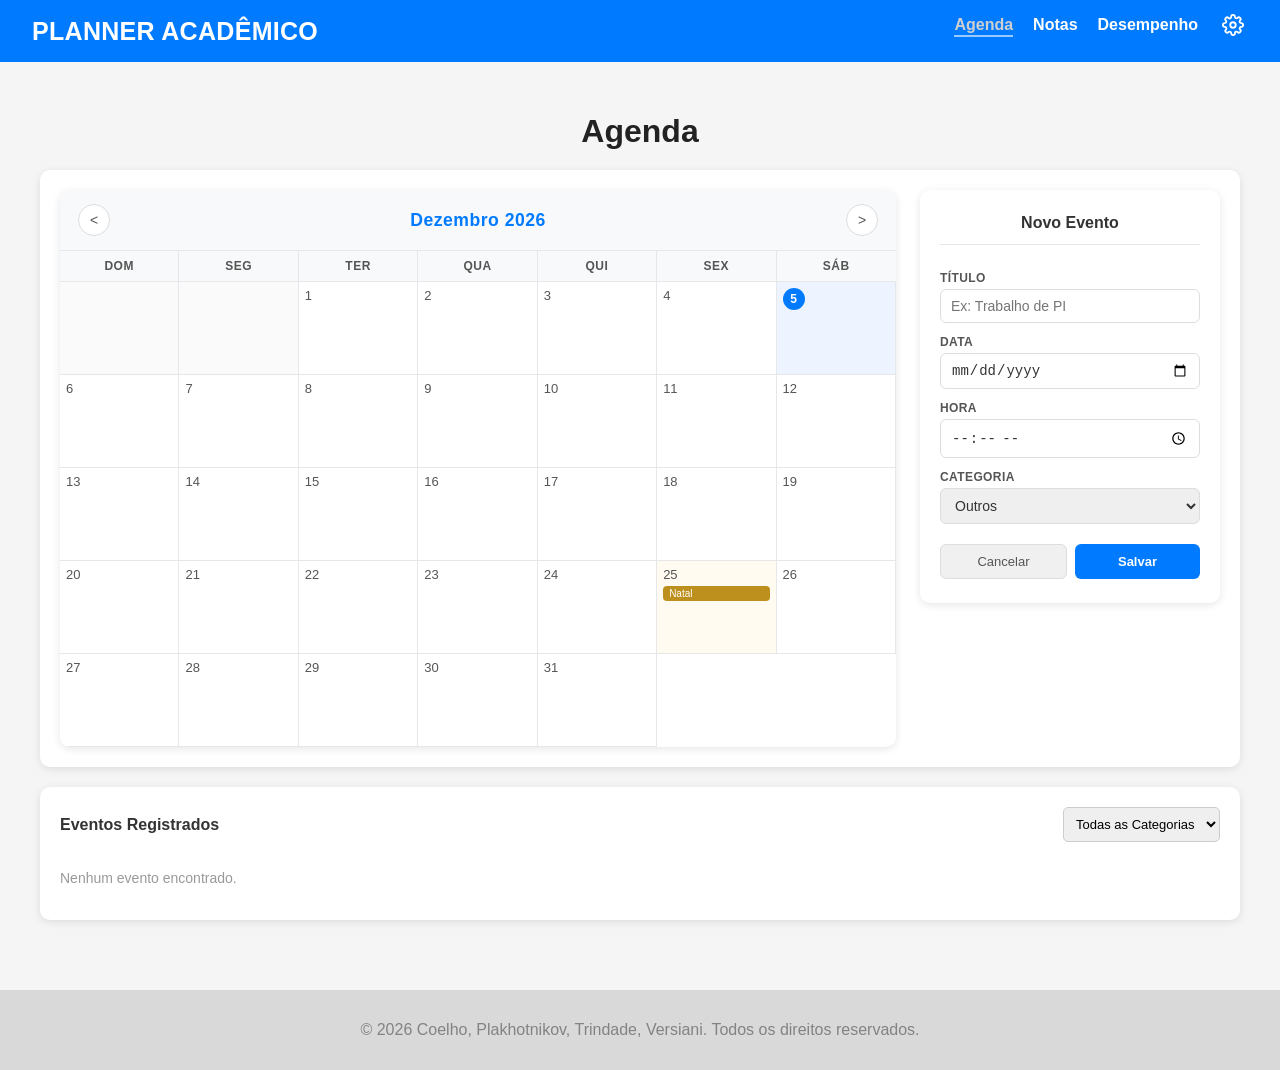
==== commit 79d287b4: "Add files via upload" ====
--- a/agenda.html
+++ b/agenda.html
@@ -13,10 +13,31 @@
       <span class="titulo-site">PLANNER ACADÊMICO</span>
     </div>
     <ul class="nav-links">
-      <li><a href="index.html">Início</a></li>
       <li><a href="agenda.html" class="nav-ativo">Agenda</a></li>
       <li><a href="notas.html">Notas</a></li>
       <li><a href="desempenho.html">Desempenho</a></li>
+      <li class="menu-config">
+        <button class="btn-config" id="btn-config" aria-label="Configurações">
+          <svg xmlns="http://www.w3.org/2000/svg" width="22" height="22" viewBox="0 0 24 24"
+               fill="none" stroke="currentColor" stroke-width="2"
+               stroke-linecap="round" stroke-linejoin="round">
+            <circle cx="12" cy="12" r="3"/>
+            <path d="M19.4 15a1.65 1.65 0 0 0 .33 1.82l.06.06a2 2 0 0 1-2.83 2.83l-.06-.06
+                     a1.65 1.65 0 0 0-1.82-.33 1.65 1.65 0 0 0-1 1.51V21a2 2 0 0 1-4 0v-.09
+                     A1.65 1.65 0 0 0 9 19.4a1.65 1.65 0 0 0-1.82.33l-.06.06a2 2 0 0 1-2.83-2.83
+                     l.06-.06A1.65 1.65 0 0 0 4.68 15a1.65 1.65 0 0 0-1.51-1H3a2 2 0 0 1 0-4h.09
+                     A1.65 1.65 0 0 0 4.6 9a1.65 1.65 0 0 0-.33-1.82l-.06-.06a2 2 0 0 1 2.83-2.83
+                     l.06.06A1.65 1.65 0 0 0 9 4.68a1.65 1.65 0 0 0 1-1.51V3a2 2 0 0 1 4 0v.09
+                     a1.65 1.65 0 0 0 1 1.51 1.65 1.65 0 0 0 1.82-.33l.06-.06a2 2 0 0 1 2.83 2.83
+                     l-.06.06A1.65 1.65 0 0 0 19.4 9a1.65 1.65 0 0 0 1.51 1H21a2 2 0 0 1 0 4h-.09
+                     a1.65 1.65 0 0 0-1.51 1z"/>
+          </svg>
+        </button>
+        <div class="dropdown-config" id="dropdown-config">
+          <button type="button" class="btn-cofre" id="btn-cofre">Cofre</button>
+          <a href="index.html" class="btn-logout">Sair</a>
+        </div>
+      </li>
     </ul>
   </nav>
 
--- a/style.css
+++ b/style.css
@@ -54,20 +54,91 @@
   padding-bottom: 2px;
 }
 
-.nav-sync-button {
-  appearance: none;
-  background: rgba(255,255,255,0.16);
-  border: 1px solid rgba(255,255,255,0.45);
-  border-radius: 6px;
+.menu-config {
+  position: relative;
+  display: flex;
+  align-items: center;
+}
+
+.btn-config {
+  background: none;
+  border: none;
+  cursor: pointer;
   color: white;
+  padding: 4px;
+  display: flex;
+  align-items: center;
+  border-radius: 50%;
+  transition: background 0.2s;
+  width: auto;
+  transform: translateY(-6px);
+}
+
+.btn-config:hover {
+  background: rgba(255,255,255,0.15);
+}
+
+.dropdown-config {
+  display: none;
+  position: absolute;
+  top: calc(100% + 10px);
+  right: 0;
+  background: white;
+  border-radius: 8px;
+  box-shadow: 0 4px 16px rgba(0,0,0,0.18);
+  min-width: 160px;
+  z-index: 100;
+  overflow: hidden;
+}
+
+.dropdown-config.aberto {
+  display: block;
+}
+
+.dropdown-config button,
+.dropdown-config a {
+  display: block;
+  width: 100%;
+  box-sizing: border-box;
+  background: none;
+  border: none;
+  padding: 12px 16px;
+  text-align: left;
   cursor: pointer;
+  font-size: 14px;
   font-weight: bold;
-  padding: 7px 10px;
-  width: auto;
-}
-
-.nav-sync-button:hover {
-  background: rgba(255,255,255,0.25);
+  text-decoration: none;
+  transition: background 0.15s;
+}
+
+.btn-cofre {
+  color: #007bff;
+}
+
+.btn-cofre:hover {
+  background: #f0f7ff;
+}
+
+.btn-logout {
+  color: #e53935;
+}
+
+.btn-logout:hover {
+  background: #fff5f5;
+}
+
+.dropdown-config .btn-cofre,
+.dropdown-config .btn-cofre:hover {
+  color: #007bff;
+  border-bottom: none;
+  padding-bottom: 12px;
+}
+
+.dropdown-config .btn-logout,
+.dropdown-config .btn-logout:hover {
+  color: #e53935;
+  border-bottom: none;
+  padding-bottom: 12px;
 }
 
 footer {
@@ -1626,7 +1697,7 @@
   }
 
   .nav-links a,
-  .nav-sync-button {
+  .btn-config {
     align-items: center;
     background: rgba(255,255,255,0.12);
     border: 1px solid rgba(255,255,255,0.28);
@@ -1634,6 +1705,11 @@
     display: flex;
     min-height: 36px;
     padding: 7px 10px;
+    transform: none;
+  }
+
+  .menu-config {
+    width: 100%;
   }
 
   .nav-links a.nav-ativo {
@@ -1793,10 +1869,21 @@
   }
 
   .nav-links a,
-  .nav-sync-button {
+  .btn-config {
     box-sizing: border-box;
     justify-content: center;
     width: 100%;
+  }
+
+  .dropdown-config {
+    left: 0;
+    right: 0;
+    min-width: 0;
+    width: 100%;
+  }
+
+  .dropdown-config .btn-cofre {
+    text-align: center;
   }
 
   .container {
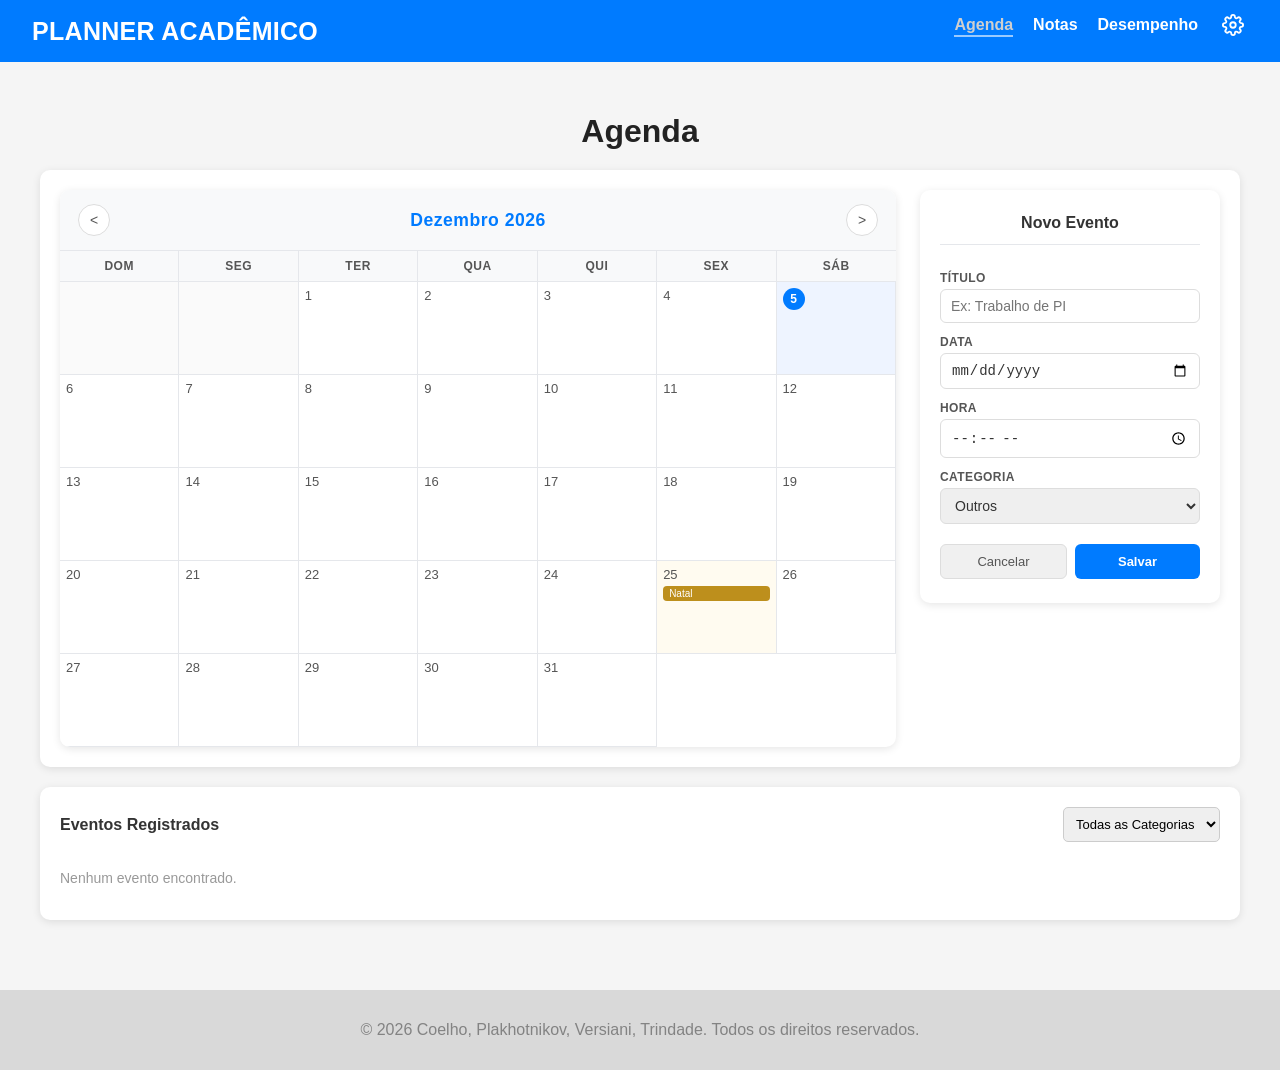
==== commit f0b20fbd: "Update agenda.html" ====
--- a/agenda.html
+++ b/agenda.html
@@ -106,7 +106,7 @@
 <script src="sync.js"></script>
 
   <footer>
-    <p>&copy; 2026 Coelho, Plakhotnikov, Trindade, Versiani. Todos os direitos reservados.</p>
+    <p>&copy; 2026 Coelho, Plakhotnikov, Versiani, Trindade. Todos os direitos reservados.</p>
   </footer>
 </body>
 </html>
